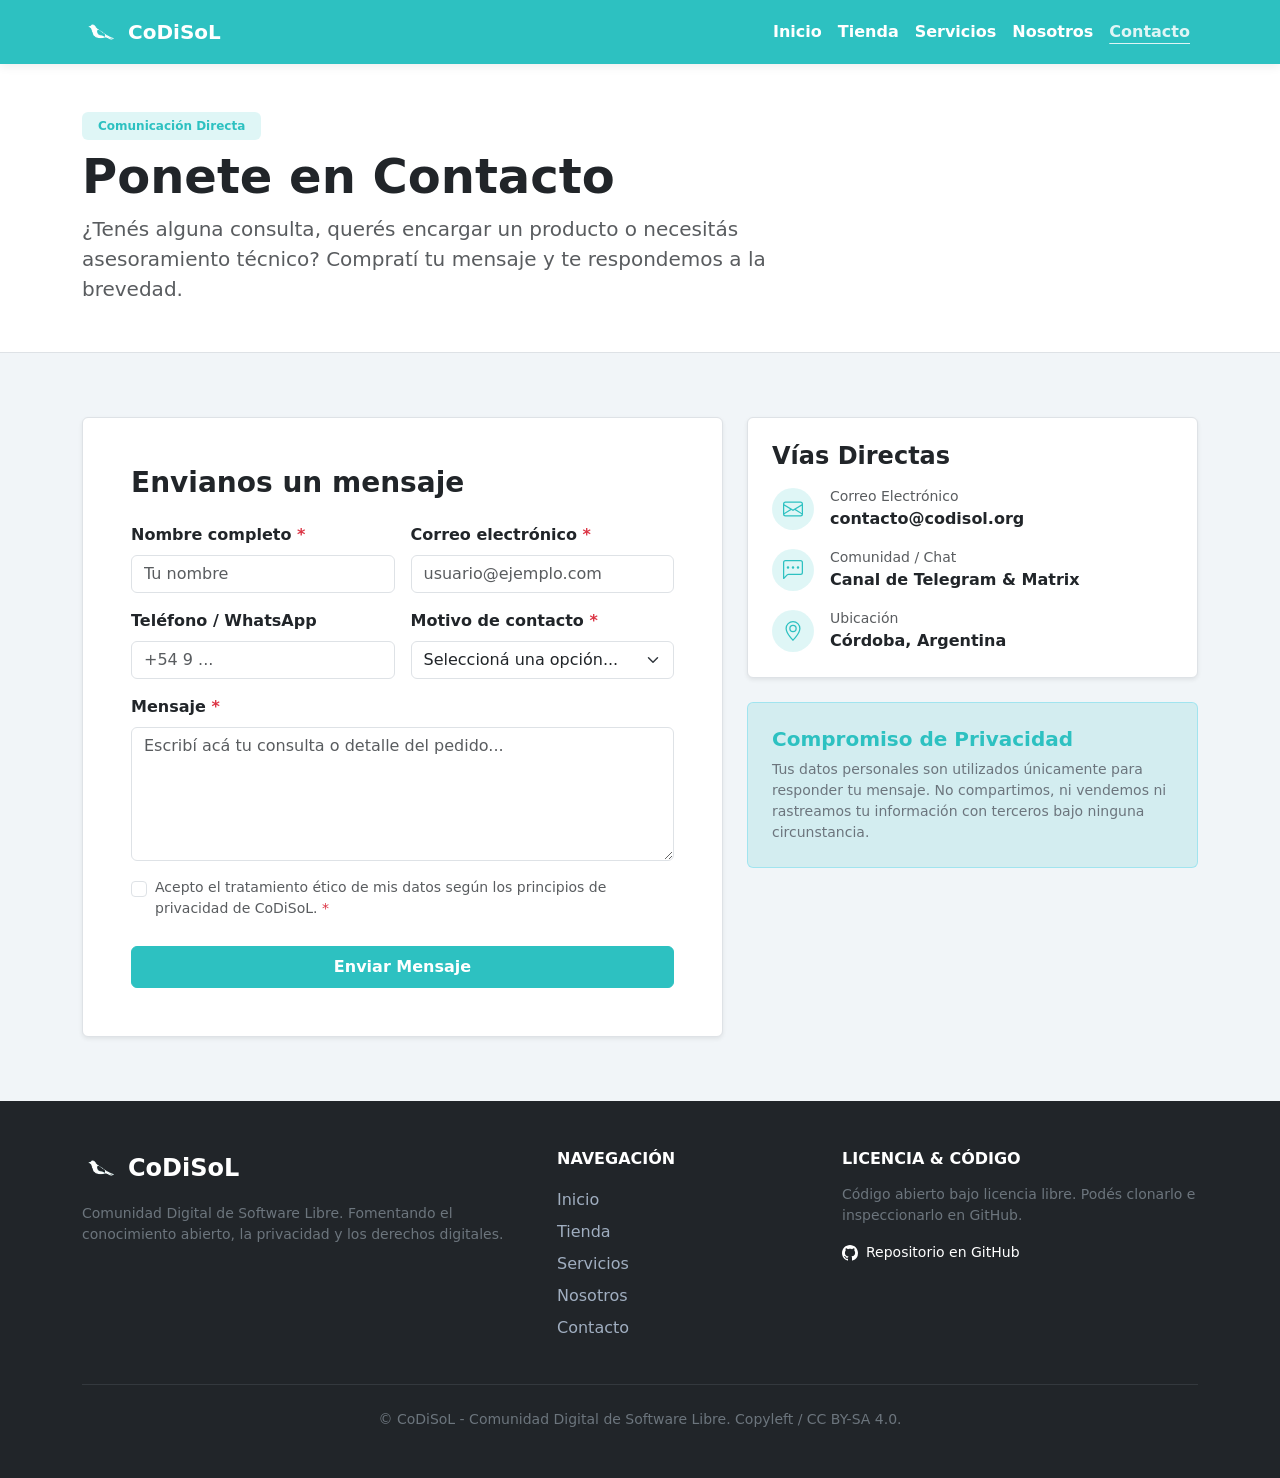
==== contacto.html @ 79cc1ab7 "first commit" ====
<!DOCTYPE html>
<html lang="es">
<head>
    <meta charset="UTF-8">
    <meta name="viewport" content="width=device-width, initial-scale=1.0">

    <!-- SEO Básico -->
    <title>Contacto - CoDiSoL</title>
    <meta name="description" content="Escribinos para hacer consultas sobre software libre, encargar insumos de la tienda, solicitar asesoramiento técnico o sumarte a la comunidad CoDiSoL.">
    <meta name="keywords" content="contacto codisol, consultas gnu linux, encargar mousepad, ayuda software libre, soporte local">

    <!-- Open Graph -->
    <meta property="og:title" content="Contacto - CoDiSoL">
    <meta property="og:description" content="Ponete en contacto con CoDiSoL para consultas, asesorías o encargos.">
    <meta property="og:image" content="./img/logo.png">
    <meta property="og:type" content="website">
    <link rel="icon" type="image/png" href="./img/logo.png">

    <!-- Bootstrap 5 CSS CDN -->
    <link href="https://cdn.jsdelivr.net/npm/bootstrap@5.3.3/dist/css/bootstrap.min.css" rel="stylesheet" integrity="sha384-QWTKZyjpPEjISv5WaRU9OFeRpok6YctnYmDr5pNlyT2bRjXh0JMhjY6hW+ALEwIH" crossorigin="anonymous">

    <!-- Estilos Propios -->
    <link rel="stylesheet" href="./css/style.css">

    <!-- Deferred JS -->
    <script src="./js/main.js" defer></script>
</head>
<body>

    <!-- Header / Navbar -->
    <header class="sticky-top">
        <nav class="navbar navbar-expand-lg custom-navbar">
            <div class="container">
                <a class="navbar-brand d-flex align-items-center gap-2" href="index.html">
                    <img src="./img/logo-transparente.png" alt="Logo de CoDiSoL" class="logo-img">
                    <span class="brand-text fw-bold">CoDiSoL</span>
                </a>

                <button class="navbar-toggler border-0 shadow-none" type="button" data-bs-toggle="collapse" data-bs-target="#navbarNav" aria-controls="navbarNav" aria-expanded="false" aria-label="Toggle navigation">
                    <span class="navbar-toggler-icon"></span>
                </button>

                <div class="collapse navbar-collapse" id="navbarNav">
                    <ul class="navbar-nav ms-auto text-center py-2 py-lg-0 fw-semibold">
                        <li class="nav-item">
                            <a class="nav-link" href="index.html">Inicio</a>
                        </li>
                        <li class="nav-item">
                            <a class="nav-link" href="tienda.html">Tienda</a>
                        </li>
                        <li class="nav-item">
                            <a class="nav-link" href="servicios.html">Servicios</a>
                        </li>
                        <li class="nav-item">
                            <a class="nav-link" href="nosotros.html">Nosotros</a>
                        </li>
                        <li class="nav-item">
                            <a class="nav-link active" aria-current="page" href="contacto.html">Contacto</a>
                        </li>
                    </ul>
                </div>
            </div>
        </nav>
    </header>

    <main>
        <!-- Encabezado de Sección -->
        <section class="py-5 bg-white border-bottom">
            <div class="container">
                <div class="row align-items-center">
                    <div class="col-lg-8">
                        <span class="badge bg-celeste-light text-primary-custom mb-2 px-3 py-2 fw-semibold">Comunicación Directa</span>
                        <h1 class="fw-bold text-dark display-5">Ponete en Contacto</h1>
                        <p class="text-muted fs-5 mt-2 mb-0">¿Tenés alguna consulta, querés encargar un producto o necesitás asesoramiento técnico? Compratí tu mensaje y te respondemos a la brevedad.</p>
                    </div>
                </div>
            </div>
        </section>

        <!-- Formulario y Vías de Contacto -->
        <section class="py-5 bg-light-section">
            <div class="container py-3">
                <div class="row g-4">

                    <!-- Columna Izquierda: Formulario de Contacto -->
                    <div class="col-lg-7">
                        <div class="bg-white p-4 p-md-5 rounded shadow-sm border">
                            <h2 class="h3 fw-bold text-dark mb-4">Envianos un mensaje</h2>

                            <form action="#" method="POST" id="contactForm" novalidate>
                                <div class="row g-3">
                                    <!-- Nombre Completo -->
                                    <div class="col-md-6">
                                        <label for="nombre" class="form-label fw-semibold text-dark">Nombre completo <span class="text-danger">*</span></label>
                                        <input type="text" class="form-control" id="nombre" name="nombre" placeholder="Tu nombre" required minlength="3">
                                        <div class="invalid-feedback">Por favor, ingresá tu nombre (mínimo 3 caracteres).</div>
                                    </div>

                                    <!-- Correo Electrónico -->
                                    <div class="col-md-6">
                                        <label for="email" class="form-label fw-semibold text-dark">Correo electrónico <span class="text-danger">*</span></label>
                                        <input type="email" class="form-control" id="email" name="email" placeholder="usuario@ejemplo.com" required>
                                        <div class="invalid-feedback">Ingresá un correo electrónico válido.</div>
                                    </div>

                                    <!-- Teléfono / WhatsApp -->
                                    <div class="col-md-6">
                                        <label for="telefono" class="form-label fw-semibold text-dark">Teléfono / WhatsApp</label>
                                        <input type="tel" class="form-control" id="telefono" name="telefono" placeholder="+54 9 ...">
                                    </div>

                                    <!-- Motivo de Consulta -->
                                    <div class="col-md-6">
                                        <label for="motivo" class="form-label fw-semibold text-dark">Motivo de contacto <span class="text-danger">*</span></label>
                                        <select class="form-select" id="motivo" name="motivo" required>
                                            <option value="" selected disabled>Seleccioná una opción...</option>
                                            <option value="consulta">Consulta General</option>
                                            <option value="tienda">Encargo de Tienda / Merch</option>
                                            <option value="servicios">Asesoría / Migración a Linux</option>
                                            <option value="talleres">Talleres y Capacitaciones</option>
                                        </select>
                                        <div class="invalid-feedback">Por favor, seleccioná un motivo.</div>
                                    </div>

                                    <!-- Mensaje -->
                                    <div class="col-12">
                                        <label for="mensaje" class="form-label fw-semibold text-dark">Mensaje <span class="text-danger">*</span></label>
                                        <textarea class="form-control" id="mensaje" name="mensaje" rows="5" placeholder="Escribí acá tu consulta o detalle del pedido..." required minlength="10"></textarea>
                                        <div class="invalid-feedback">Escribí un mensaje de al menos 10 caracteres.</div>
                                    </div>

                                    <!-- Términos y Condiciones -->
                                    <div class="col-12">
                                        <div class="form-check">
                                            <input class="form-check-input" type="checkbox" id="aceptoTerminos" required>
                                            <label class="form-check-label text-muted small" for="aceptoTerminos">
                                                Acepto el tratamiento ético de mis datos según los principios de privacidad de CoDiSoL. <span class="text-danger">*</span>
                                            </label>
                                            <div class="invalid-feedback">Debés aceptar las condiciones para enviar.</div>
                                        </div>
                                    </div>

                                    <!-- Botón Enviar -->
                                    <div class="col-12 pt-2">
                                        <button type="submit" class="btn btn-primary-custom w-100 py-2 fw-semibold">Enviar Mensaje</button>
                                    </div>
                                </div>
                            </form>
                        </div>
                    </div>

                    <!-- Columna Derecha: Canales Directos e Información -->
                    <div class="col-lg-5">
                        <div class="d-flex flex-column gap-4">

                            <!-- Canales de comunicación -->
                            <article class="bg-white p-4 rounded shadow-sm border">
                                <h2 class="h4 fw-bold text-dark mb-3">Vías Directas</h2>
                                <ul class="list-unstyled d-flex flex-column gap-3 m-0">
                                    <li class="d-flex align-items-center gap-3">
                                        <div class="contact-icon-box">
                                            <svg xmlns="http://www.w3.org/2000/svg" width="20" height="20" fill="currentColor" class="bi bi-envelope" viewBox="0 0 16 16">
                                                <path d="M0 4a2 2 0 0 1 2-2h12a2 2 0 0 1 2 2v8a2 2 0 0 1-2 2H2a2 2 0 0 1-2-2zm2-1a1 1 0 0 0-1 1v.217l7 4.2 7-4.2V4a1 1 0 0 0-1-1zm13 2.383-4.708 2.825L15 11.105zm-.034 6.876-5.64-3.471L8 9.583l-1.326-.795-5.64 3.47A1 1 0 0 0 2 13h12a1 1 0 0 0 .966-.741M1 11.105l4.708-2.897L1 5.383z"/>
                                            </svg>
                                        </div>
                                        <div>
                                            <span class="d-block text-muted small">Correo Electrónico</span>
                                            <a href="mailto:contacto@codisol.org" class="fw-semibold text-dark text-decoration-none">contacto@codisol.org</a>
                                        </div>
                                    </li>

                                    <li class="d-flex align-items-center gap-3">
                                        <div class="contact-icon-box">
                                            <svg xmlns="http://www.w3.org/2000/svg" width="20" height="20" fill="currentColor" class="bi bi-chat-left-dots" viewBox="0 0 16 16">
                                                <path d="M14 1a1 1 0 0 1 1 1v8a1 1 0 0 1-1 1H4.414A2 2 0 0 0 3 11.586l-2 2V2a1 1 0 0 1 1-1zM2 0a2 2 0 0 0-2 2v12.793a.5.5 0 0 0 .854.353l2.853-2.853A1 1 0 0 1 4.414 12H14a2 2 0 0 0 2-2V2a2 2 0 0 0-2-2z"/>
                                                <path d="M5 6a1 1 0 1 1-2 0 1 1 0 0 1 2 0m4 0a1 1 0 1 1-2 0 1 1 0 0 1 2 0m4 0a1 1 0 1 1-2 0 1 1 0 0 1 2 0"/>
                                            </svg>
                                        </div>
                                        <div>
                                            <span class="d-block text-muted small">Comunidad / Chat</span>
                                            <span class="fw-semibold text-dark">Canal de Telegram & Matrix</span>
                                        </div>
                                    </li>

                                    <li class="d-flex align-items-center gap-3">
                                        <div class="contact-icon-box">
                                            <svg xmlns="http://www.w3.org/2000/svg" width="20" height="20" fill="currentColor" class="bi bi-geo-alt" viewBox="0 0 16 16">
                                                <path d="M12.166 8.94c-.524 1.062-1.234 2.12-1.96 3.07A32 32 0 0 1 8 14.58a32 32 0 0 1-2.206-2.57c-.726-.95-1.436-2.008-1.96-3.07C3.304 7.867 3 6.862 3 6a5 5 0 0 1 10 0c0 .862-.305 1.867-.834 2.94M8 16s6-5.686 6-10A6 6 0 0 0 2 6c0 4.314 6 10 6 10"/>
                                                <path d="M8 8a2 2 0 1 1 0-4 2 2 0 0 1 0 4m0 1a3 3 0 1 0 0-6 3 3 0 0 0 0 6"/>
                                            </svg>
                                        </div>
                                        <div>
                                            <span class="d-block text-muted small">Ubicación</span>
                                            <span class="fw-semibold text-dark">Córdoba, Argentina</span>
                                        </div>
                                    </li>
                                </ul>
                            </article>

                            <!-- Cuadro informativo -->
                            <article class="bg-celeste-light p-4 rounded border border-info border-opacity-25">
                                <h3 class="h5 fw-bold text-primary-custom mb-2">Compromiso de Privacidad</h3>
                                <p class="text-secondary small mb-0">Tus datos personales son utilizados únicamente para responder tu mensaje. No compartimos, ni vendemos ni rastreamos tu información con terceros bajo ninguna circunstancia.</p>
                            </article>

                        </div>
                    </div>

                </div>
            </div>
        </section>
    </main>

    <!-- Footer Semántico -->
    <footer class="bg-dark text-white py-5 mt-auto">
        <div class="container">
            <div class="row g-4">
                <div class="col-lg-5 col-md-6">
                    <div class="d-flex align-items-center gap-2 mb-3">
                        <img src="./img/logo-transparente.png" alt="Logo de CoDiSoL" class="logo-img">
                        <span class="fs-4 fw-bold">CoDiSoL</span>
                    </div>
                    <p class="text-secondary small">Comunidad Digital de Software Libre. Fomentando el conocimiento abierto, la privacidad y los derechos digitales.</p>
                </div>
                <div class="col-lg-3 col-md-6">
                    <h3 class="h6 fw-bold text-uppercase mb-3">Navegación</h3>
                    <ul class="list-unstyled footer-links">
                        <li><a href="index.html">Inicio</a></li>
                        <li><a href="tienda.html">Tienda</a></li>
                        <li><a href="servicios.html">Servicios</a></li>
                        <li><a href="nosotros.html">Nosotros</a></li>
                        <li><a href="contacto.html">Contacto</a></li>
                    </ul>
                </div>
                <div class="col-lg-4 col-md-12">
                    <h3 class="h6 fw-bold text-uppercase mb-3">Licencia & Código</h3>
                    <p class="text-secondary small">Código abierto bajo licencia libre. Podés clonarlo e inspeccionarlo en GitHub.</p>
                    <div>
                        <a href="https://github.com" target="_blank" rel="noopener noreferrer" class="text-white text-decoration-none small d-inline-flex align-items-center gap-2">
                            <svg xmlns="http://www.w3.org/2000/svg" width="16" height="16" fill="currentColor" class="bi bi-github" viewBox="0 0 16 16">
                                <path d="M8 0C3.58 0 0 3.58 0 8c0 3.54 2.29 6.53 5.47 7.59.4.07.55-.17.55-.38 0-.19-.01-.82-.01-1.49-2.01.37-2.53-.49-2.69-.94-.09-.23-.48-.94-.82-1.13-.28-.15-.68-.52-.01-.53.63-.01 1.08.58 1.23.82.72 1.21 1.87.87 2.33.66.07-.52.28-.87.51-1.07-1.78-.2-3.64-.89-3.64-3.95 0-.87.31-1.59.82-2.15-.08-.2-.36-1.02.08-2.12 0 0 .67-.21 2.2.82.64-.18 1.32-.27 2-.27s1.36.09 2 .27c1.53-1.04 2.2-.82 2.2-.82.44 1.1.16 1.92.08 2.12.51.56.82 1.28.82 2.15 0 3.07-1.87 3.75-3.65 3.95.29.25.54.73.54 1.48 0 1.07-.01 1.93-.01 2.2 0 .21.15.46.55.38A8.01 8.01 0 0 0 16 8c0-4.42-3.58-8-8-8"/>
                            </svg>
                            Repositorio en GitHub
                        </a>
                    </div>
                </div>
            </div>
            <hr class="my-4 border-secondary opacity-25">
            <div class="text-center text-secondary small">
                &copy; CoDiSoL - Comunidad Digital de Software Libre. Copyleft / CC BY-SA 4.0.
            </div>
        </div>
    </footer>

    <!-- Bootstrap Bundle JS -->
    <script src="https://cdn.jsdelivr.net/npm/bootstrap@5.3.3/dist/js/bootstrap.bundle.min.js" integrity="sha384-YvpcrYf0tY3lHB60NNkmXc5s9fDVZLESaAA55NDzOxhy9GkcIdslK1eN7N6jIeHz" crossorigin="anonymous"></script>
</body>
</html>
---- css/style.css ----
:root {
    --brand-celeste: #2dc1c1;
    --brand-celeste-hover: #24a1a1;
    --brand-dark: #1b2e3b;
    --brand-light: #f8f9fa;
    --text-color: #333333;
}

body {
    font-family: "Adwaita Sans", "Free Sans", system-ui, -apple-system, sans-serif;
    color: var(--text-color);
    background-color: var(--brand-light);
    margin: 0;
    padding: 0;
    display: flex;
    flex-direction: column;
    min-height: 100vh;
}

/* Navbar Personalizada */
.custom-navbar {
    background-color: var(--brand-celeste);
    box-shadow: 0 2px 10px rgba(0, 0, 0, 0.08);
}

.custom-navbar .navbar-brand,
.custom-navbar .nav-link {
    color: #ffffff !important;
    transition: opacity 0.2s ease-in-out;
}

.custom-navbar .nav-link:hover,
.custom-navbar .nav-link.active {
    opacity: 0.85;
    text-decoration: underline;
    text-underline-offset: 6px;
}

.logo-img {
    height: 38px;
    width: auto;
}

.custom-navbar .navbar-toggler-icon {
    filter: invert(1);
}

/* Hero Section */
.hero-slide-1, .hero-slide-2 {
    background: linear-gradient(135deg, var(--brand-celeste) 0%, var(--brand-dark) 100%);
    min-height: 380px;
    display: flex;
    align-items: center;
}

/* Botones con color institucional */
.btn-primary-custom {
    background-color: var(--brand-celeste);
    border-color: var(--brand-celeste);
    color: #ffffff;
}

.btn-primary-custom:hover {
    background-color: var(--brand-celeste-hover);
    border-color: var(--brand-celeste-hover);
    color: #ffffff;
}

.btn-outline-primary-custom {
    color: var(--brand-celeste);
    border-color: var(--brand-celeste);
}

.btn-outline-primary-custom:hover {
    background-color: var(--brand-celeste);
    color: #ffffff;
}

.text-primary-custom {
    color: var(--brand-celeste) !important;
}

.bg-celeste-light {
    background-color: rgba(45, 193, 193, 0.15);
}

.bg-light-section {
    background-color: #f1f5f8;
}

/* Grilla de Servicios (CSS Grid) */
.services-grid {
    display: grid;
    grid-template-columns: repeat(1, 1fr);
    gap: 1.5rem;
}

@media (min-width: 768px) {
    .services-grid {
        grid-template-columns: repeat(3, 1fr);
    }
}

.service-card {
    background: #ffffff;
    padding: 2rem;
    border-radius: 8px;
    border: 1px solid #e9ecef;
    transition: transform 0.2s ease, box-shadow 0.2s ease;
}

.service-card:hover {
    transform: translateY(-4px);
    box-shadow: 0 8px 20px rgba(0,0,0,0.06);
}

.icon-wrapper {
    color: var(--brand-celeste);
}

/* Grilla de Productos (CSS Grid Mobile-First) */
.products-grid {
    display: grid;
    grid-template-columns: repeat(1, 1fr);
    gap: 1.5rem;
}

@media (min-width: 576px) {
    .products-grid {
        grid-template-columns: repeat(2, 1fr);
    }
}

@media (min-width: 992px) {
    .products-grid {
        grid-template-columns: repeat(3, 1fr);
    }
}

.product-card {
    transition: transform 0.2s ease;
}

.product-card:hover {
    transform: translateY(-4px);
}

.product-card img {
    height: 200px;
    object-fit: cover;
    background-color: #e2e8f0;
}

/* Footer Links */
.footer-links a {
    color: #a0aec0;
    text-decoration: none;
    line-height: 2;
    transition: color 0.2s;
}

.footer-links a:hover {
    color: #ffffff;
}

/* Botones de filtro del catálogo */
.filter-buttons .btn {
    transition: all 0.2s ease;
}

.filter-buttons .btn-outline-secondary {
    color: #555555;
    border-color: #cccccc;
}

.filter-buttons .btn-outline-secondary:hover {
    background-color: #e9ecef;
    color: #222222;
}

/* Grilla de Servicios Detallados */
.services-detail-grid {
    display: grid;
    grid-template-columns: repeat(1, 1fr);
    gap: 1.5rem;
}

@media (min-width: 768px) {
    .services-detail-grid {
        grid-template-columns: repeat(2, 1fr);
    }
}

.service-icon-box {
    width: 48px;
    height: 48px;
    background-color: rgba(45, 193, 193, 0.15);
    color: var(--brand-celeste);
    border-radius: 8px;
    display: flex;
    align-items: center;
    justify-content: center;
    flex-shrink: 0;
}

.service-detail-card {
    transition: transform 0.2s ease, box-shadow 0.2s ease;
}

.service-detail-card:hover {
    transform: translateY(-3px);
    box-shadow: 0 8px 24px rgba(0, 0, 0, 0.08) !important;
}

/* Grilla de Misión, Visión y Valores */
.about-pillars-grid {
    display: grid;
    grid-template-columns: repeat(1, 1fr);
    gap: 1.5rem;
}

@media (min-width: 768px) {
    .about-pillars-grid {
        grid-template-columns: repeat(3, 1fr);
    }
}

.pillar-icon {
    color: var(--brand-celeste);
}

/* Grilla del Equipo de Trabajo (CSS Grid) */
.team-grid {
    display: grid;
    grid-template-columns: repeat(1, 1fr);
    gap: 1.5rem;
}

@media (min-width: 576px) {
    .team-grid {
        grid-template-columns: repeat(2, 1fr);
    }
}

@media (min-width: 992px) {
    .team-grid {
        grid-template-columns: repeat(3, 1fr);
    }
}

.team-avatar {
    width: 100px;
    height: 100px;
    border-radius: 50%;
    object-fit: cover;
    border: 3px solid var(--brand-celeste);
    background-color: #e2e8f0;
}

.team-card {
    transition: transform 0.2s ease;
}

.team-card:hover {
    transform: translateY(-4px);
}

/* Íconos de la página de Contacto */
.contact-icon-box {
    width: 42px;
    height: 42px;
    background-color: rgba(45, 193, 193, 0.15);
    color: var(--brand-celeste);
    border-radius: 50%;
    display: flex;
    align-items: center;
    justify-content: center;
    flex-shrink: 0;
}
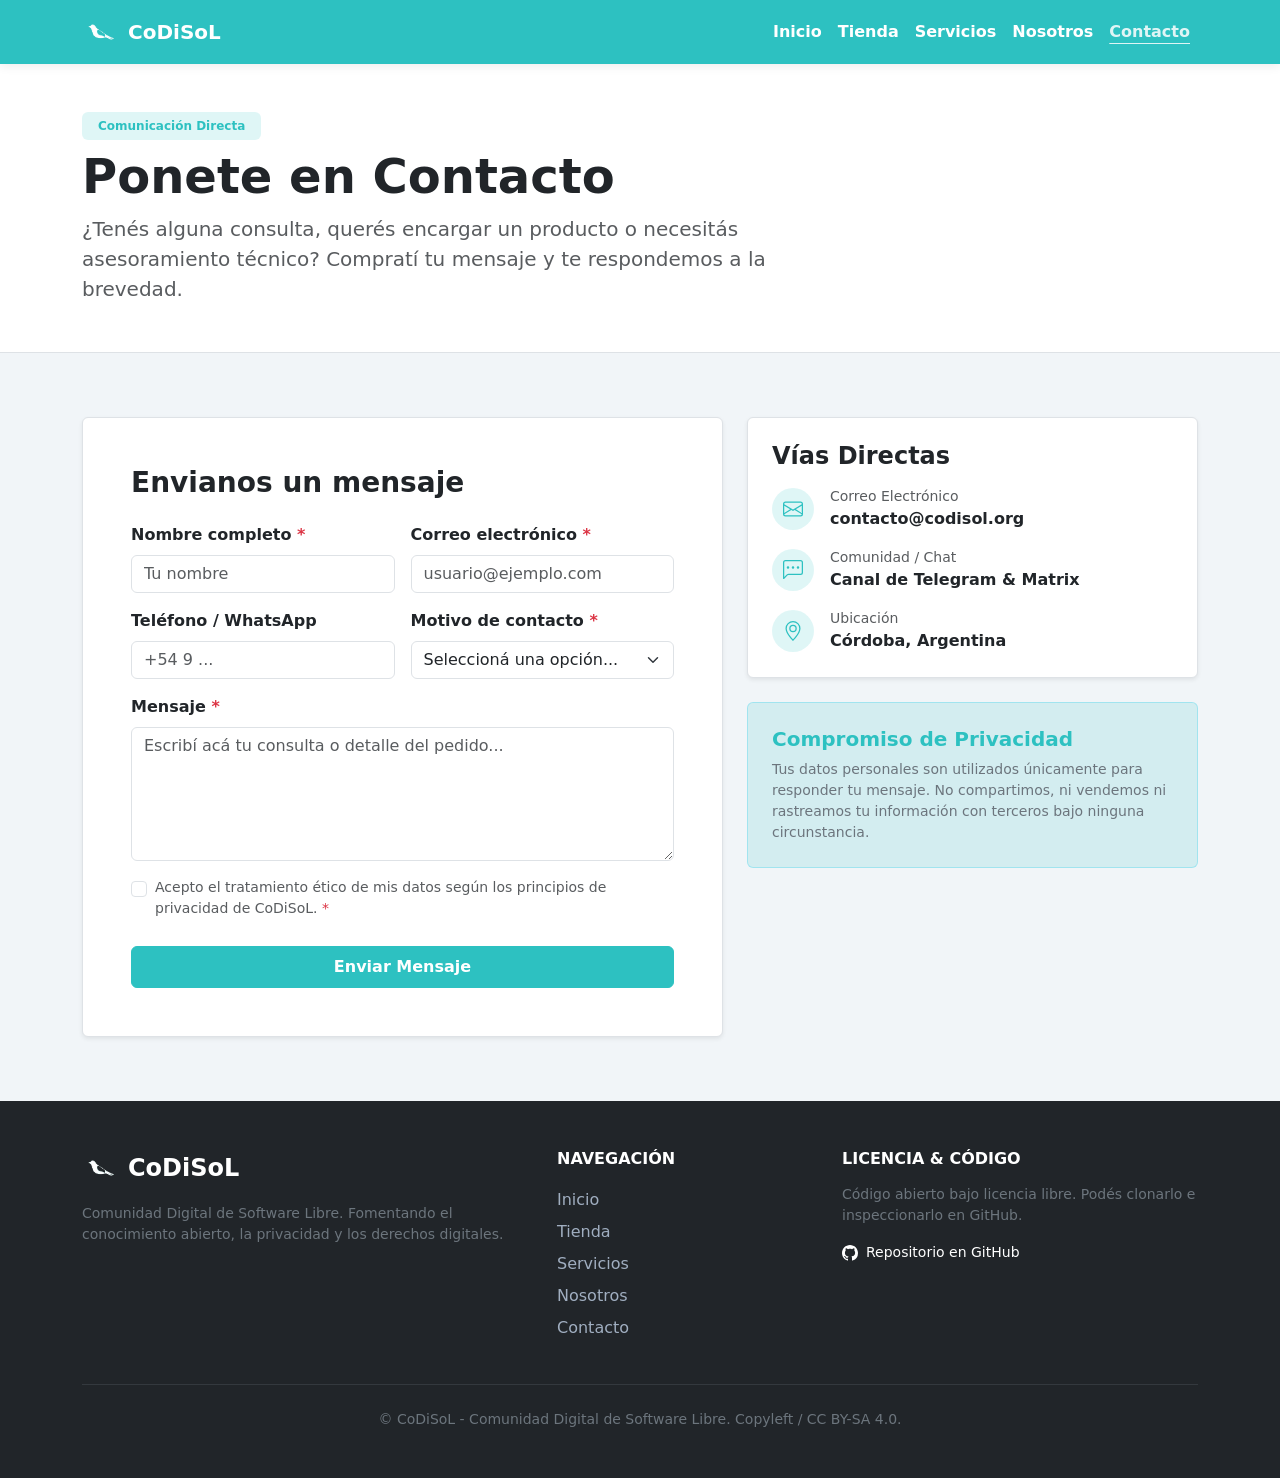
==== commit 0f335351: "Convertir todas las imágenes a webp con compresión para carga más rápida" ====
--- a/contacto.html
+++ b/contacto.html
@@ -12,9 +12,9 @@
     <!-- Open Graph -->
     <meta property="og:title" content="Contacto - CoDiSoL">
     <meta property="og:description" content="Ponete en contacto con CoDiSoL para consultas, asesorías o encargos.">
-    <meta property="og:image" content="./img/logo.png">
+    <meta property="og:image" content="./img/logo.webp">
     <meta property="og:type" content="website">
-    <link rel="icon" type="image/png" href="./img/logo.png">
+    <link rel="icon" type="image/webp" href="./img/logo.webp">
 
     <!-- Bootstrap 5 CSS CDN -->
     <link href="https://cdn.jsdelivr.net/npm/bootstrap@5.3.3/dist/css/bootstrap.min.css" rel="stylesheet" integrity="sha384-QWTKZyjpPEjISv5WaRU9OFeRpok6YctnYmDr5pNlyT2bRjXh0JMhjY6hW+ALEwIH" crossorigin="anonymous">
@@ -32,7 +32,7 @@
         <nav class="navbar navbar-expand-lg custom-navbar">
             <div class="container">
                 <a class="navbar-brand d-flex align-items-center gap-2" href="index.html">
-                    <img src="./img/logo-transparente.png" alt="Logo de CoDiSoL" class="logo-img">
+                    <img src="./img/logo-transparente.webp" alt="Logo de CoDiSoL" class="logo-img">
                     <span class="brand-text fw-bold">CoDiSoL</span>
                 </a>
 
@@ -217,7 +217,7 @@
             <div class="row g-4">
                 <div class="col-lg-5 col-md-6">
                     <div class="d-flex align-items-center gap-2 mb-3">
-                        <img src="./img/logo-transparente.png" alt="Logo de CoDiSoL" class="logo-img">
+                        <img src="./img/logo-transparente.webp" alt="Logo de CoDiSoL" class="logo-img">
                         <span class="fs-4 fw-bold">CoDiSoL</span>
                     </div>
                     <p class="text-secondary small">Comunidad Digital de Software Libre. Fomentando el conocimiento abierto, la privacidad y los derechos digitales.</p>
